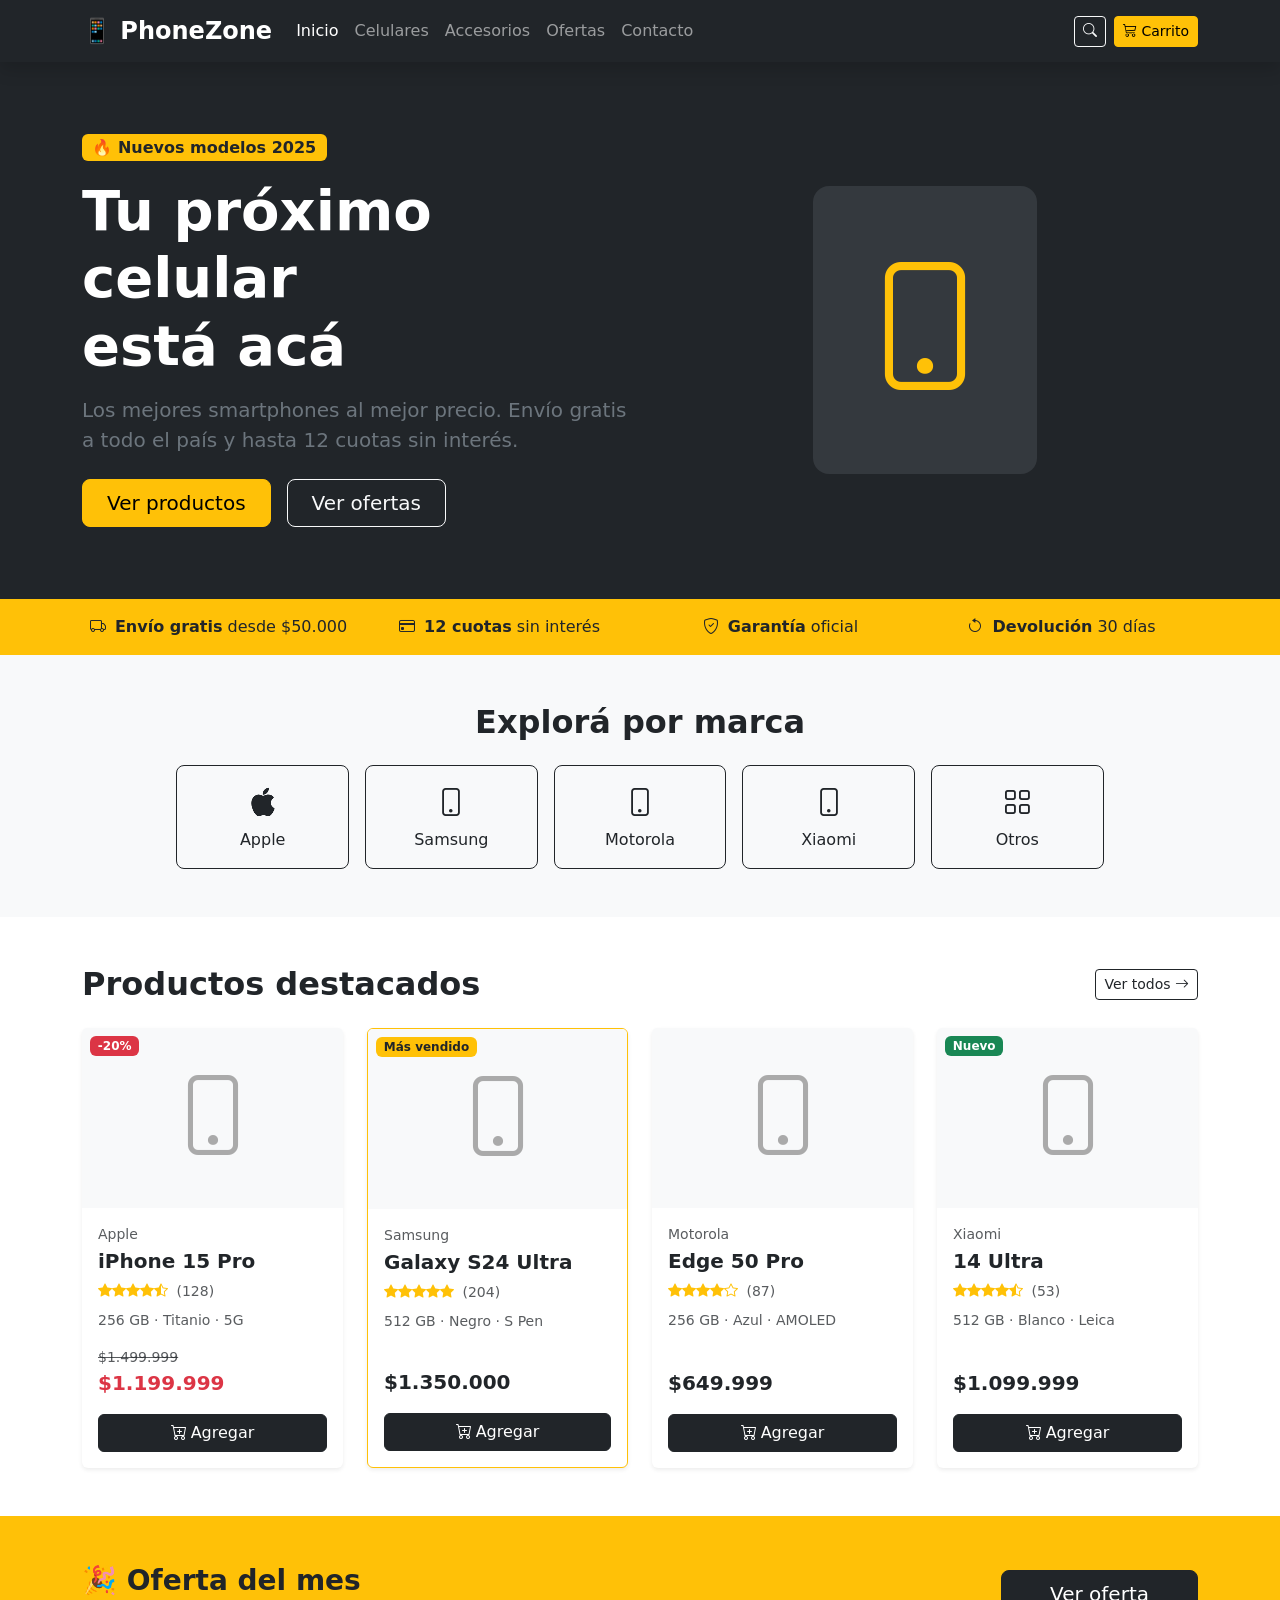
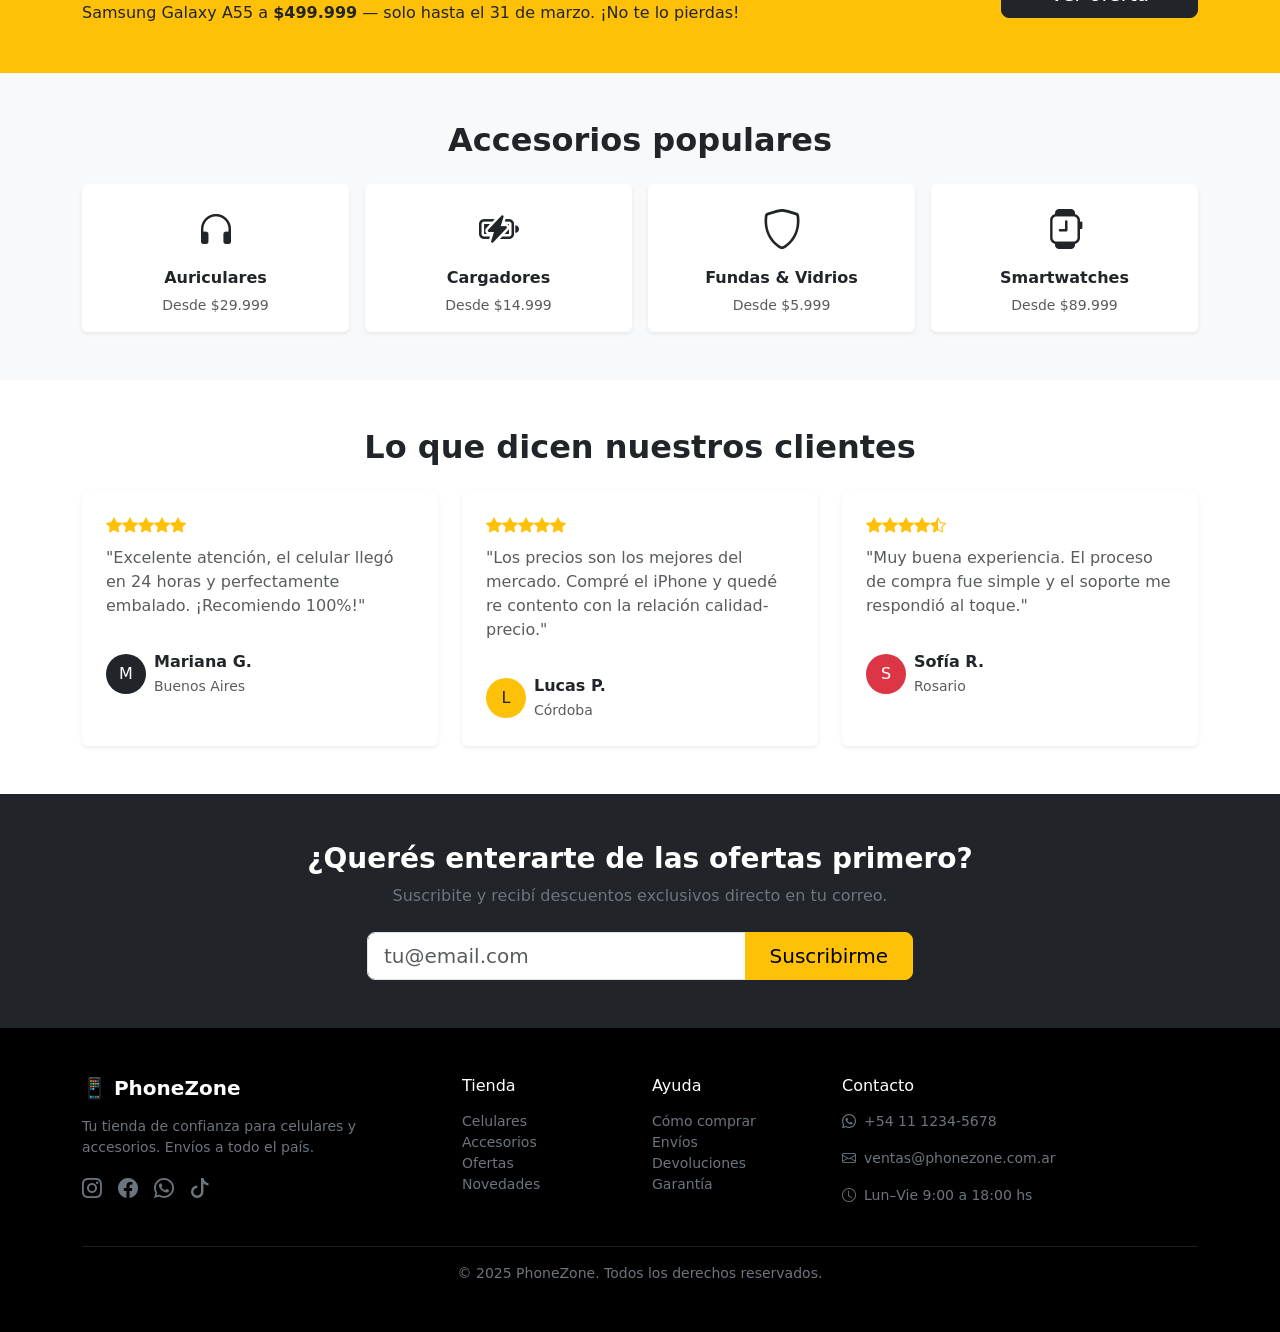
==== index.html @ 454a68f8 "first commit" ====
<!DOCTYPE html>
<html lang="es">
<head>
  <meta charset="UTF-8" />
  <meta name="viewport" content="width=device-width, initial-scale=1.0"/>
  <title>PhoneZone – Venta de Celulares</title>
  <link rel="shortcut icon" href="assets/phone.svg" type="image/svg+xml">
  <link rel="stylesheet" href="style.css">
  <link href="https://cdn.jsdelivr.net/npm/bootstrap@5.3.3/dist/css/bootstrap.min.css" rel="stylesheet"/>
  <link href="https://cdn.jsdelivr.net/npm/bootstrap-icons@1.11.3/font/bootstrap-icons.min.css" rel="stylesheet"/>
</head>
<body>
 
  <!-- NAVBAR -->
  <nav class="navbar navbar-expand-lg navbar-dark bg-dark sticky-top shadow">
    <div class="container">
      <a class="navbar-brand fw-bold fs-4" href="#">📱 PhoneZone</a>
      <button class="navbar-toggler" type="button" data-bs-toggle="collapse" data-bs-target="#navMenu">
        <span class="navbar-toggler-icon"></span>
      </button>
      <div class="collapse navbar-collapse" id="navMenu">
        <ul class="navbar-nav me-auto mb-2 mb-lg-0">
          <li class="nav-item"><a class="nav-link active" href="#">Inicio</a></li>
          <li class="nav-item"><a class="nav-link" href="#productos">Celulares</a></li>
          <li class="nav-item"><a class="nav-link" href="/">Accesorios</a></li>
          <li class="nav-item"><a class="nav-link" href="#productos">Ofertas</a></li>
          <li class="nav-item"><a class="nav-link" href="#contact">Contacto</a></li>
        </ul>
        <div class="d-flex gap-2">
          <button class="btn btn-outline-light btn-sm"><i class="bi bi-search"></i></button>
          <button class="btn btn-warning btn-sm">
            <i class="bi bi-cart3"></i> Carrito
          </button>
        </div>
      </div>
    </div>
  </nav>
 
  <!-- HERO -->
  <section class="bg-dark text-white py-5">
    <div class="container py-4">
      <div class="row align-items-center g-4">
        <div class="col-lg-6">
          <span class="badge bg-warning text-dark mb-3 fs-6">🔥 Nuevos modelos 2025</span>
          <h1 class="display-4 fw-bold mb-3">Tu próximo celular<br>está acá</h1>
          <p class="lead text-secondary mb-4">Los mejores smartphones al mejor precio. Envío gratis a todo el país y hasta 12 cuotas sin interés.</p>
          <div class="d-flex flex-wrap gap-3">
            <a href="#productos" class="btn btn-warning btn-lg px-4">Ver productos</a>
            <a href="#" class="btn btn-outline-light btn-lg px-4">Ver ofertas</a>
          </div>
        </div>
        <div class="col-lg-6 text-center">
          <div class="bg-secondary bg-opacity-25 rounded-4 p-5 d-inline-block">
            <i class="bi bi-phone" style="font-size:8rem; color:#ffc107;"></i>
          </div>
        </div>
      </div>
    </div>
  </section>
 
  <!-- BENEFICIOS -->
  <section class="bg-warning py-3">
    <div class="container">
      <div class="row text-center g-2">
        <div class="col-6 col-md-3">
          <i class="bi bi-truck me-1"></i> <strong>Envío gratis</strong> desde $50.000
        </div>
        <div class="col-6 col-md-3">
          <i class="bi bi-credit-card me-1"></i> <strong>12 cuotas</strong> sin interés
        </div>
        <div class="col-6 col-md-3">
          <i class="bi bi-shield-check me-1"></i> <strong>Garantía</strong> oficial
        </div>
        <div class="col-6 col-md-3">
          <i class="bi bi-arrow-counterclockwise me-1"></i> <strong>Devolución</strong> 30 días
        </div>
      </div>
    </div>
  </section>
 
  <!-- CATEGORÍAS -->
  <section class="py-5 bg-light">
    <div class="container">
      <h2 class="fw-bold mb-4 text-center">Explorá por marca</h2>
      <div class="row g-3 justify-content-center">
        <div class="col-6 col-md-2">
          <a href="#" class="btn btn-outline-dark w-100 py-3 rounded-3">
            <i class="bi bi-apple d-block fs-3 mb-1"></i> Apple
          </a>
        </div>
        <div class="col-6 col-md-2">
          <a href="#" class="btn btn-outline-dark w-100 py-3 rounded-3">
            <i class="bi bi-phone d-block fs-3 mb-1"></i> Samsung
          </a>
        </div>
        <div class="col-6 col-md-2">
          <a href="#" class="btn btn-outline-dark w-100 py-3 rounded-3">
            <i class="bi bi-phone d-block fs-3 mb-1"></i> Motorola
          </a>
        </div>
        <div class="col-6 col-md-2">
          <a href="#" class="btn btn-outline-dark w-100 py-3 rounded-3">
            <i class="bi bi-phone d-block fs-3 mb-1"></i> Xiaomi
          </a>
        </div>
        <div class="col-6 col-md-2">
          <a href="#" class="btn btn-outline-dark w-100 py-3 rounded-3">
            <i class="bi bi-grid d-block fs-3 mb-1"></i> Otros
          </a>
        </div>
      </div>
    </div>
  </section>
 
  <!-- PRODUCTOS DESTACADOS -->
  <section class="py-5" id="productos">
    <div class="container">
      <div class="d-flex justify-content-between align-items-center mb-4">
        <h2 class="fw-bold mb-0">Productos destacados</h2>
        <a href="#" class="btn btn-outline-dark btn-sm">Ver todos <i class="bi bi-arrow-right"></i></a>
      </div>
      <div class="row g-4">
 
        <!-- Card 1 -->
        <div class="col-sm-6 col-lg-3">
          <div class="card h-100 shadow-sm border-0 position-relative">
            <span class="badge bg-danger position-absolute top-0 start-0 m-2">-20%</span>
            <div class="card-img-top bg-light d-flex align-items-center justify-content-center" style="height:180px;">
              <i class="bi bi-phone" style="font-size:5rem; color:#aaa;"></i>
            </div>
            <div class="card-body d-flex flex-column">
              <p class="text-muted small mb-1">Apple</p>
              <h5 class="card-title fw-bold">iPhone 15 Pro</h5>
              <div class="text-warning small mb-2">
                <i class="bi bi-star-fill"></i><i class="bi bi-star-fill"></i><i class="bi bi-star-fill"></i><i class="bi bi-star-fill"></i><i class="bi bi-star-half"></i>
                <span class="text-muted ms-1">(128)</span>
              </div>
              <p class="text-muted small">256 GB · Titanio · 5G</p>
              <div class="mt-auto">
                <p class="text-muted text-decoration-line-through small mb-0">$1.499.999</p>
                <p class="fw-bold fs-5 text-danger mb-3">$1.199.999</p>
                <button class="btn btn-dark w-100"><i class="bi bi-cart-plus me-1"></i>Agregar</button>
              </div>
            </div>
          </div>
        </div>
 
        <!-- Card 2 -->
        <div class="col-sm-6 col-lg-3">
          <div class="card h-100 shadow-sm border border-warning position-relative">
            <span class="badge bg-warning text-dark position-absolute top-0 start-0 m-2">Más vendido</span>
            <div class="card-img-top bg-light d-flex align-items-center justify-content-center" style="height:180px;">
              <i class="bi bi-phone" style="font-size:5rem; color:#aaa;"></i>
            </div>
            <div class="card-body d-flex flex-column">
              <p class="text-muted small mb-1">Samsung</p>
              <h5 class="card-title fw-bold">Galaxy S24 Ultra</h5>
              <div class="text-warning small mb-2">
                <i class="bi bi-star-fill"></i><i class="bi bi-star-fill"></i><i class="bi bi-star-fill"></i><i class="bi bi-star-fill"></i><i class="bi bi-star-fill"></i>
                <span class="text-muted ms-1">(204)</span>
              </div>
              <p class="text-muted small">512 GB · Negro · S Pen</p>
              <div class="mt-auto">
                <p class="fw-bold fs-5 mb-3">$1.350.000</p>
                <button class="btn btn-dark w-100"><i class="bi bi-cart-plus me-1"></i>Agregar</button>
              </div>
            </div>
          </div>
        </div>
 
        <!-- Card 3 -->
        <div class="col-sm-6 col-lg-3">
          <div class="card h-100 shadow-sm border-0">
            <div class="card-img-top bg-light d-flex align-items-center justify-content-center" style="height:180px;">
              <i class="bi bi-phone" style="font-size:5rem; color:#aaa;"></i>
            </div>
            <div class="card-body d-flex flex-column">
              <p class="text-muted small mb-1">Motorola</p>
              <h5 class="card-title fw-bold">Edge 50 Pro</h5>
              <div class="text-warning small mb-2">
                <i class="bi bi-star-fill"></i><i class="bi bi-star-fill"></i><i class="bi bi-star-fill"></i><i class="bi bi-star-fill"></i><i class="bi bi-star"></i>
                <span class="text-muted ms-1">(87)</span>
              </div>
              <p class="text-muted small">256 GB · Azul · AMOLED</p>
              <div class="mt-auto">
                <p class="fw-bold fs-5 mb-3">$649.999</p>
                <button class="btn btn-dark w-100"><i class="bi bi-cart-plus me-1"></i>Agregar</button>
              </div>
            </div>
          </div>
        </div>
 
        <!-- Card 4 -->
        <div class="col-sm-6 col-lg-3">
          <div class="card h-100 shadow-sm border-0 position-relative">
            <span class="badge bg-success position-absolute top-0 start-0 m-2">Nuevo</span>
            <div class="card-img-top bg-light d-flex align-items-center justify-content-center" style="height:180px;">
              <i class="bi bi-phone" style="font-size:5rem; color:#aaa;"></i>
            </div>
            <div class="card-body d-flex flex-column">
              <p class="text-muted small mb-1">Xiaomi</p>
              <h5 class="card-title fw-bold">14 Ultra</h5>
              <div class="text-warning small mb-2">
                <i class="bi bi-star-fill"></i><i class="bi bi-star-fill"></i><i class="bi bi-star-fill"></i><i class="bi bi-star-fill"></i><i class="bi bi-star-half"></i>
                <span class="text-muted ms-1">(53)</span>
              </div>
              <p class="text-muted small">512 GB · Blanco · Leica</p>
              <div class="mt-auto">
                <p class="fw-bold fs-5 mb-3">$1.099.999</p>
                <button class="btn btn-dark w-100"><i class="bi bi-cart-plus me-1"></i>Agregar</button>
              </div>
            </div>
          </div>
        </div>
 
      </div>
    </div>
  </section>
 
  <!-- BANNER OFERTA -->
  <section class="bg-warning py-5">
    <div class="container">
      <div class="row align-items-center g-3">
        <div class="col-md-8">
          <h3 class="fw-bold mb-1">🎉 Oferta del mes</h3>
          <p class="mb-0">Samsung Galaxy A55 a <strong>$499.999</strong> — solo hasta el 31 de marzo. ¡No te lo pierdas!</p>
        </div>
        <div class="col-md-4 text-md-end">
          <a href="#" class="btn btn-dark btn-lg px-5">Ver oferta</a>
        </div>
      </div>
    </div>
  </section>
 
  <!-- ACCESORIOS -->
  <section class="py-5 bg-light">
    <div class="container">
      <h2 class="fw-bold mb-4 text-center">Accesorios populares</h2>
      <div class="row g-3">
        <div class="col-6 col-md-3">
          <div class="card border-0 shadow-sm text-center p-3 h-100">
            <i class="bi bi-headphones fs-1 text-dark mb-2"></i>
            <h6 class="fw-bold">Auriculares</h6>
            <p class="text-muted small mb-0">Desde $29.999</p>
          </div>
        </div>
        <div class="col-6 col-md-3">
          <div class="card border-0 shadow-sm text-center p-3 h-100">
            <i class="bi bi-battery-charging fs-1 text-dark mb-2"></i>
            <h6 class="fw-bold">Cargadores</h6>
            <p class="text-muted small mb-0">Desde $14.999</p>
          </div>
        </div>
        <div class="col-6 col-md-3">
          <div class="card border-0 shadow-sm text-center p-3 h-100">
            <i class="bi bi-shield fs-1 text-dark mb-2"></i>
            <h6 class="fw-bold">Fundas & Vidrios</h6>
            <p class="text-muted small mb-0">Desde $5.999</p>
          </div>
        </div>
        <div class="col-6 col-md-3">
          <div class="card border-0 shadow-sm text-center p-3 h-100">
            <i class="bi bi-smartwatch fs-1 text-dark mb-2"></i>
            <h6 class="fw-bold">Smartwatches</h6>
            <p class="text-muted small mb-0">Desde $89.999</p>
          </div>
        </div>
      </div>
    </div>
  </section>
 
  <!-- TESTIMONIOS -->
  <section class="py-5">
    <div class="container">
      <h2 class="fw-bold mb-4 text-center">Lo que dicen nuestros clientes</h2>
      <div class="row g-4">
        <div class="col-md-4">
          <div class="card border-0 shadow-sm p-4 h-100">
            <div class="text-warning mb-2">
              <i class="bi bi-star-fill"></i><i class="bi bi-star-fill"></i><i class="bi bi-star-fill"></i><i class="bi bi-star-fill"></i><i class="bi bi-star-fill"></i>
            </div>
            <p class="text-muted">"Excelente atención, el celular llegó en 24 horas y perfectamente embalado. ¡Recomiendo 100%!"</p>
            <div class="d-flex align-items-center mt-3">
              <div class="bg-dark text-white rounded-circle d-flex align-items-center justify-content-center me-2" style="width:40px;height:40px;">M</div>
              <div><strong>Mariana G.</strong><br><small class="text-muted">Buenos Aires</small></div>
            </div>
          </div>
        </div>
        <div class="col-md-4">
          <div class="card border-0 shadow-sm p-4 h-100">
            <div class="text-warning mb-2">
              <i class="bi bi-star-fill"></i><i class="bi bi-star-fill"></i><i class="bi bi-star-fill"></i><i class="bi bi-star-fill"></i><i class="bi bi-star-fill"></i>
            </div>
            <p class="text-muted">"Los precios son los mejores del mercado. Compré el iPhone y quedé re contento con la relación calidad-precio."</p>
            <div class="d-flex align-items-center mt-3">
              <div class="bg-warning text-dark rounded-circle d-flex align-items-center justify-content-center me-2" style="width:40px;height:40px;">L</div>
              <div><strong>Lucas P.</strong><br><small class="text-muted">Córdoba</small></div>
            </div>
          </div>
        </div>
        <div class="col-md-4">
          <div class="card border-0 shadow-sm p-4 h-100">
            <div class="text-warning mb-2">
              <i class="bi bi-star-fill"></i><i class="bi bi-star-fill"></i><i class="bi bi-star-fill"></i><i class="bi bi-star-fill"></i><i class="bi bi-star-half"></i>
            </div>
            <p class="text-muted">"Muy buena experiencia. El proceso de compra fue simple y el soporte me respondió al toque."</p>
            <div class="d-flex align-items-center mt-3">
              <div class="bg-danger text-white rounded-circle d-flex align-items-center justify-content-center me-2" style="width:40px;height:40px;">S</div>
              <div><strong>Sofía R.</strong><br><small class="text-muted">Rosario</small></div>
            </div>
          </div>
        </div>
      </div>
    </div>
  </section>
 
  <!-- NEWSLETTER -->
  <section class="bg-dark text-white py-5">
    <div class="container text-center">
      <h3 class="fw-bold mb-2">¿Querés enterarte de las ofertas primero?</h3>
      <p class="text-secondary mb-4">Suscribite y recibí descuentos exclusivos directo en tu correo.</p>
      <div class="row justify-content-center">
        <div class="col-md-6">
          <div class="input-group">
            <input type="email" class="form-control form-control-lg" placeholder="tu@email.com"/>
            <button class="btn btn-warning btn-lg px-4">Suscribirme</button>
          </div>
        </div>
      </div>
    </div>
  </section>
 
  <!-- FOOTER -->
  <footer class="bg-black text-secondary py-5">
    <div class="container">
      <div class="row g-4">
        <div class="col-md-4">
          <h5 class="text-white fw-bold mb-3">📱 PhoneZone</h5>
          <p class="small">Tu tienda de confianza para celulares y accesorios. Envíos a todo el país.</p>
          <div class="d-flex gap-3 mt-3">
            <a href="#" class="text-secondary fs-5"><i class="bi bi-instagram"></i></a>
            <a href="#" class="text-secondary fs-5"><i class="bi bi-facebook"></i></a>
            <a href="#" class="text-secondary fs-5"><i class="bi bi-whatsapp"></i></a>
            <a href="#" class="text-secondary fs-5"><i class="bi bi-tiktok"></i></a>
          </div>
        </div>
        <div class="col-6 col-md-2">
          <h6 class="text-white mb-3">Tienda</h6>
          <ul class="list-unstyled small">
            <li><a href="#" class="text-secondary text-decoration-none">Celulares</a></li>
            <li><a href="#" class="text-secondary text-decoration-none">Accesorios</a></li>
            <li><a href="#" class="text-secondary text-decoration-none">Ofertas</a></li>
            <li><a href="#" class="text-secondary text-decoration-none">Novedades</a></li>
          </ul>
        </div>
        <div class="col-6 col-md-2">
          <h6 class="text-white mb-3">Ayuda</h6>
          <ul class="list-unstyled small">
            <li><a href="#" class="text-secondary text-decoration-none">Cómo comprar</a></li>
            <li><a href="#" class="text-secondary text-decoration-none">Envíos</a></li>
            <li><a href="#" class="text-secondary text-decoration-none">Devoluciones</a></li>
            <li><a href="#" class="text-secondary text-decoration-none">Garantía</a></li>
          </ul>
        </div>
        <div class="col-md-4" id="contact">
          <h6 class="text-white mb-3">Contacto</h6>
          <p class="small"><i class="bi bi-whatsapp me-2"></i>+54 11 1234-5678</p>
          <p class="small"><i class="bi bi-envelope me-2"></i>ventas@phonezone.com.ar</p>
          <p class="small"><i class="bi bi-clock me-2"></i>Lun–Vie 9:00 a 18:00 hs</p>
        </div>
      </div>
      <hr class="border-secondary mt-4"/>
      <p class="text-center small mb-0">© 2025 PhoneZone. Todos los derechos reservados.</p>
    </div>
  </footer>
 
  <script src="https://cdn.jsdelivr.net/npm/bootstrap@5.3.3/dist/js/bootstrap.bundle.min.js"></script>
</body>
</html>
---- style.css ----
html {
    scroll-behavior: smooth;
}
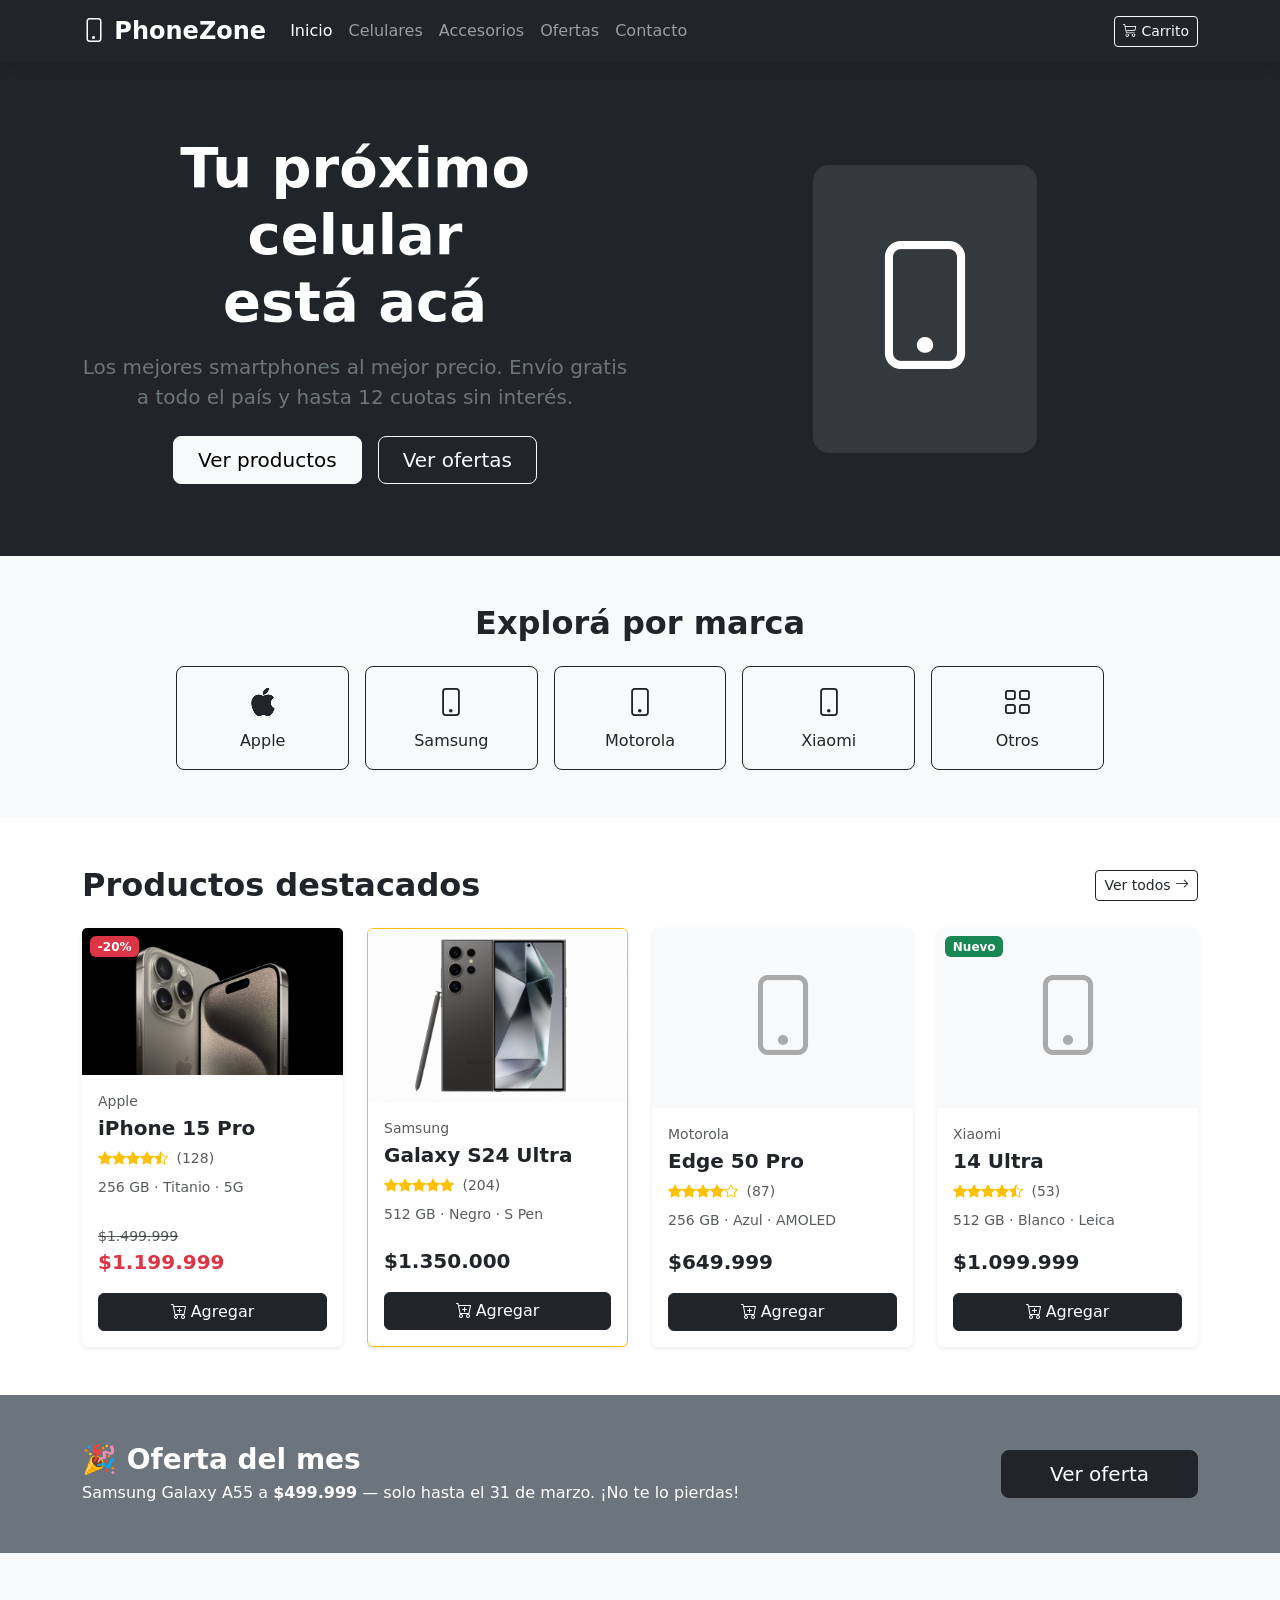
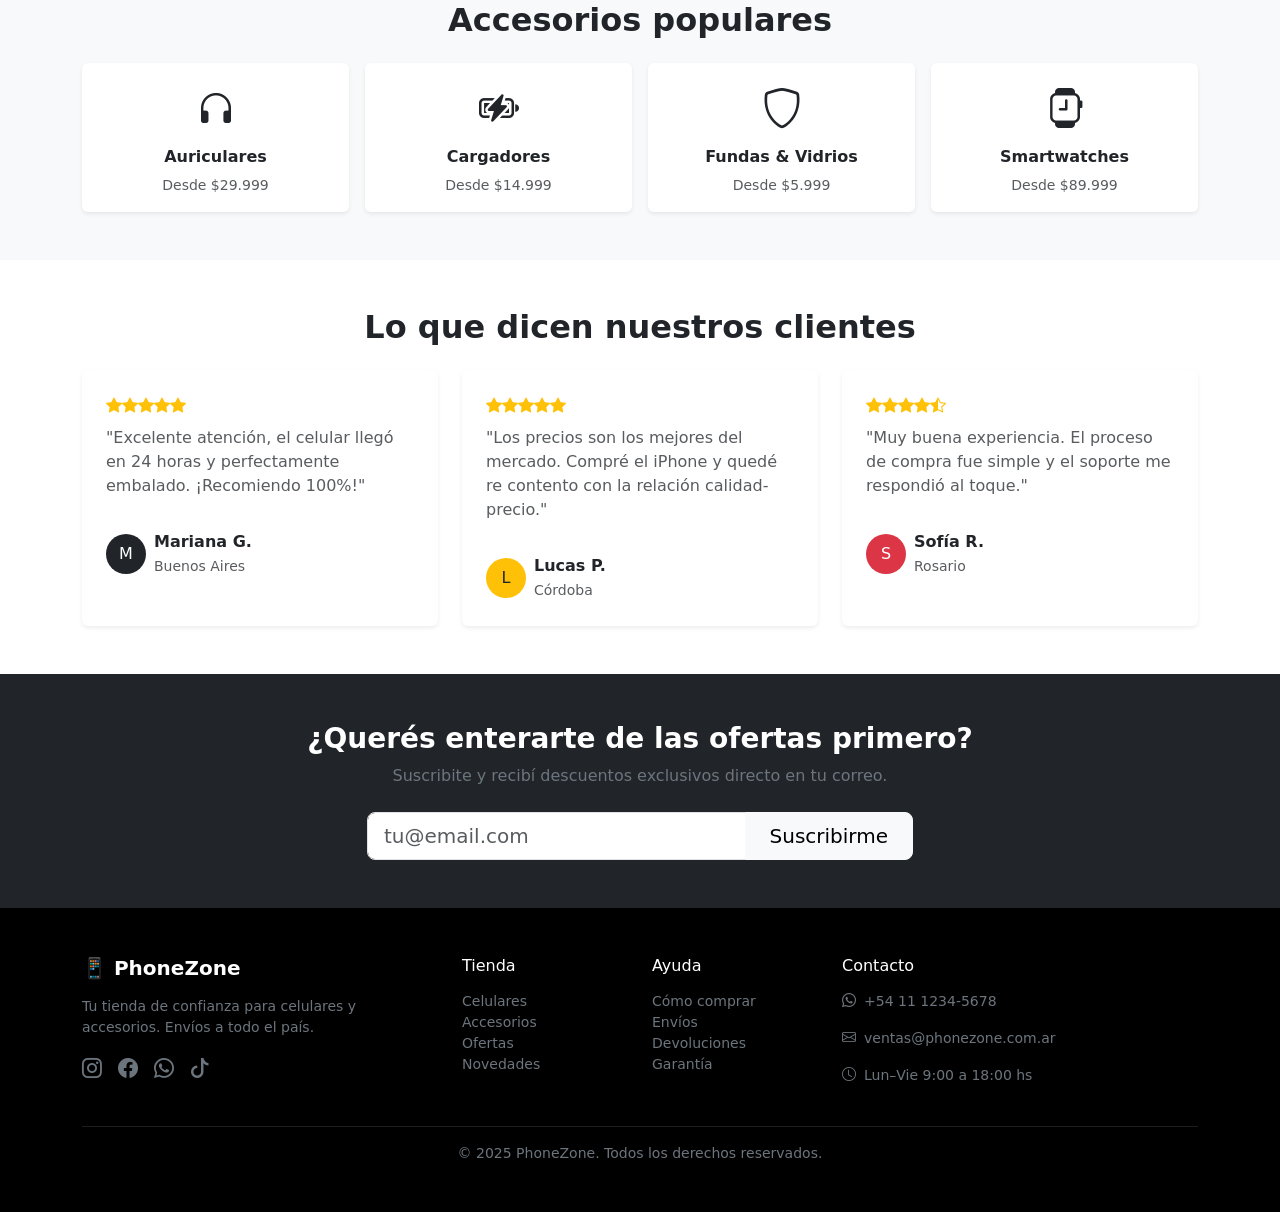
==== commit 08d7182a: "Segundo commit" ====
--- a/index.html
+++ b/index.html
@@ -14,7 +14,7 @@
   <!-- NAVBAR -->
   <nav class="navbar navbar-expand-lg navbar-dark bg-dark sticky-top shadow">
     <div class="container">
-      <a class="navbar-brand fw-bold fs-4" href="#">📱 PhoneZone</a>
+      <a class="navbar-brand fw-bold fs-4" href="#"><i class="bi bi-phone"></i> PhoneZone</a>
       <button class="navbar-toggler" type="button" data-bs-toggle="collapse" data-bs-target="#navMenu">
         <span class="navbar-toggler-icon"></span>
       </button>
@@ -27,8 +27,7 @@
           <li class="nav-item"><a class="nav-link" href="#contact">Contacto</a></li>
         </ul>
         <div class="d-flex gap-2">
-          <button class="btn btn-outline-light btn-sm"><i class="bi bi-search"></i></button>
-          <button class="btn btn-warning btn-sm">
+          <button class="btn btn-outline-light btn-sm">
             <i class="bi bi-cart3"></i> Carrito
           </button>
         </div>
@@ -37,46 +36,27 @@
   </nav>
  
   <!-- HERO -->
-  <section class="bg-dark text-white py-5">
+  <section class="bg-dark text-white py-5 text-center">
     <div class="container py-4">
       <div class="row align-items-center g-4">
         <div class="col-lg-6">
-          <span class="badge bg-warning text-dark mb-3 fs-6">🔥 Nuevos modelos 2025</span>
           <h1 class="display-4 fw-bold mb-3">Tu próximo celular<br>está acá</h1>
           <p class="lead text-secondary mb-4">Los mejores smartphones al mejor precio. Envío gratis a todo el país y hasta 12 cuotas sin interés.</p>
-          <div class="d-flex flex-wrap gap-3">
-            <a href="#productos" class="btn btn-warning btn-lg px-4">Ver productos</a>
+          <div class="d-flex flex-wrap gap-3 justify-content-center">
+            <a href="#productos" class="btn btn-light btn-lg px-4">Ver productos</a>
             <a href="#" class="btn btn-outline-light btn-lg px-4">Ver ofertas</a>
           </div>
         </div>
         <div class="col-lg-6 text-center">
           <div class="bg-secondary bg-opacity-25 rounded-4 p-5 d-inline-block">
-            <i class="bi bi-phone" style="font-size:8rem; color:#ffc107;"></i>
-          </div>
-        </div>
-      </div>
-    </div>
-  </section>
- 
-  <!-- BENEFICIOS -->
-  <section class="bg-warning py-3">
-    <div class="container">
-      <div class="row text-center g-2">
-        <div class="col-6 col-md-3">
-          <i class="bi bi-truck me-1"></i> <strong>Envío gratis</strong> desde $50.000
-        </div>
-        <div class="col-6 col-md-3">
-          <i class="bi bi-credit-card me-1"></i> <strong>12 cuotas</strong> sin interés
-        </div>
-        <div class="col-6 col-md-3">
-          <i class="bi bi-shield-check me-1"></i> <strong>Garantía</strong> oficial
-        </div>
-        <div class="col-6 col-md-3">
-          <i class="bi bi-arrow-counterclockwise me-1"></i> <strong>Devolución</strong> 30 días
-        </div>
-      </div>
-    </div>
-  </section>
+            <i class="bi bi-phone" style="font-size:8rem; color:#ffffff;"></i>
+          </div>
+        </div>
+      </div>
+    </div>
+  </section>
+ 
+
  
   <!-- CATEGORÍAS -->
   <section class="py-5 bg-light">
@@ -125,9 +105,7 @@
         <div class="col-sm-6 col-lg-3">
           <div class="card h-100 shadow-sm border-0 position-relative">
             <span class="badge bg-danger position-absolute top-0 start-0 m-2">-20%</span>
-            <div class="card-img-top bg-light d-flex align-items-center justify-content-center" style="height:180px;">
-              <i class="bi bi-phone" style="font-size:5rem; color:#aaa;"></i>
-            </div>
+               <img src="assets/iphone15pro.jpg" class="card-img-top bg-light d-flex align-items-center justify-content-center" style="max-height: 160px;  object-fit: contain;">
             <div class="card-body d-flex flex-column">
               <p class="text-muted small mb-1">Apple</p>
               <h5 class="card-title fw-bold">iPhone 15 Pro</h5>
@@ -148,10 +126,7 @@
         <!-- Card 2 -->
         <div class="col-sm-6 col-lg-3">
           <div class="card h-100 shadow-sm border border-warning position-relative">
-            <span class="badge bg-warning text-dark position-absolute top-0 start-0 m-2">Más vendido</span>
-            <div class="card-img-top bg-light d-flex align-items-center justify-content-center" style="height:180px;">
-              <i class="bi bi-phone" style="font-size:5rem; color:#aaa;"></i>
-            </div>
+           <img src="assets/S24-Ultra-Negro.png" class="card-img-top bg-light d-flex align-items-center justify-content-center"">
             <div class="card-body d-flex flex-column">
               <p class="text-muted small mb-1">Samsung</p>
               <h5 class="card-title fw-bold">Galaxy S24 Ultra</h5>
@@ -218,10 +193,10 @@
   </section>
  
   <!-- BANNER OFERTA -->
-  <section class="bg-warning py-5">
+  <section class="bg-secondary py-5">
     <div class="container">
       <div class="row align-items-center g-3">
-        <div class="col-md-8">
+        <div class="col-md-8 text-white">
           <h3 class="fw-bold mb-1">🎉 Oferta del mes</h3>
           <p class="mb-0">Samsung Galaxy A55 a <strong>$499.999</strong> — solo hasta el 31 de marzo. ¡No te lo pierdas!</p>
         </div>
@@ -323,7 +298,7 @@
         <div class="col-md-6">
           <div class="input-group">
             <input type="email" class="form-control form-control-lg" placeholder="tu@email.com"/>
-            <button class="btn btn-warning btn-lg px-4">Suscribirme</button>
+            <button class="btn btn-light btn-lg px-4">Suscribirme</button>
           </div>
         </div>
       </div>
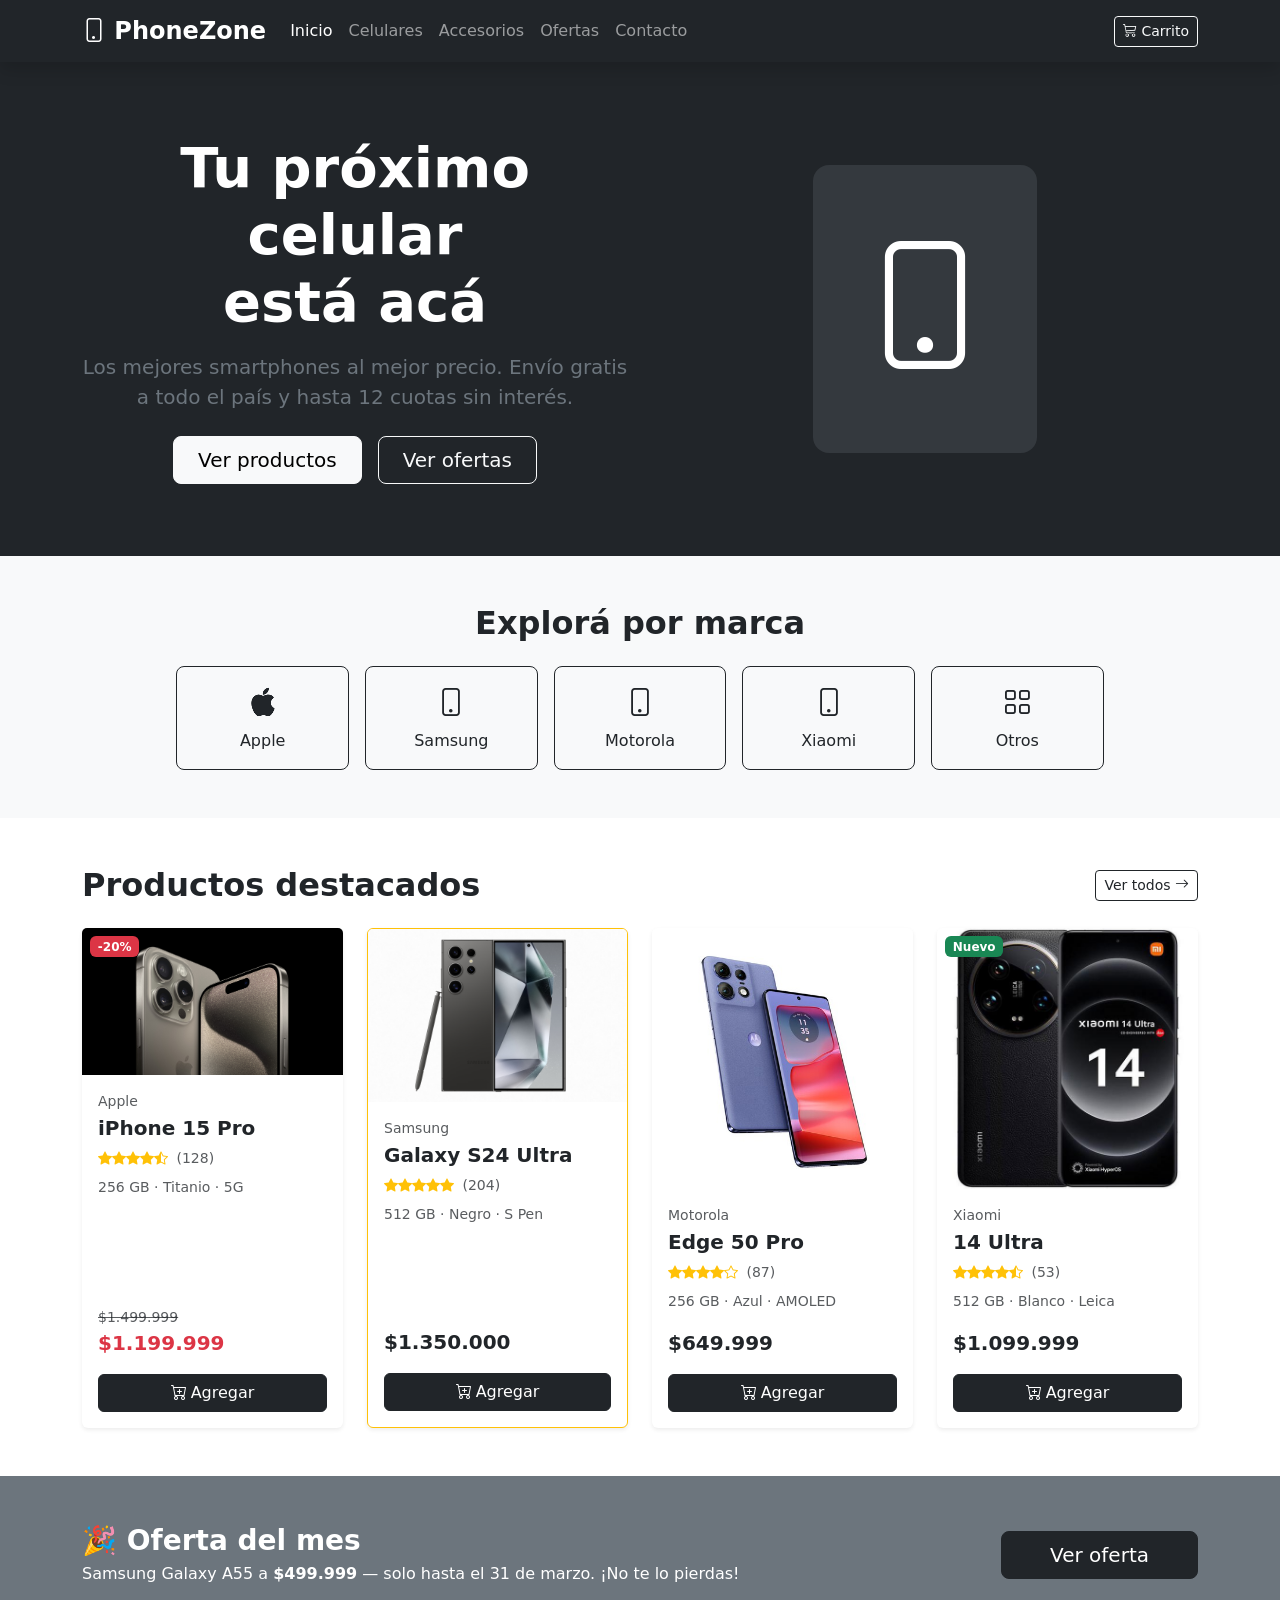
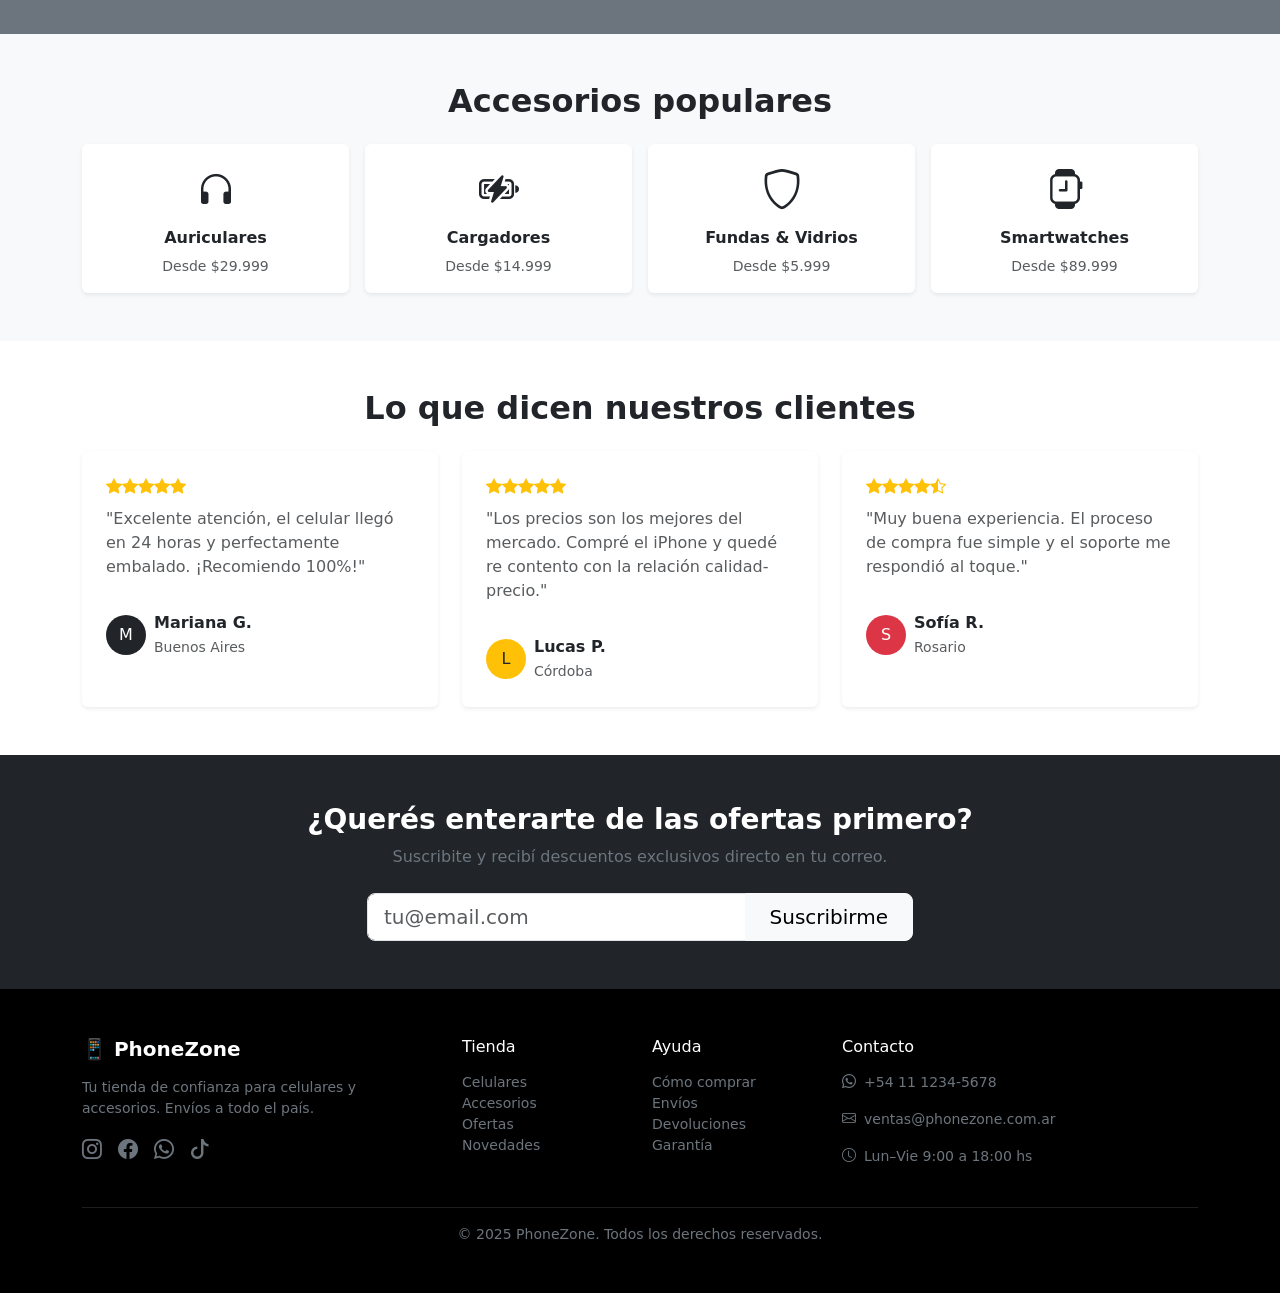
==== commit 5246d9a9: "todo" ====
--- a/index.html
+++ b/index.html
@@ -22,7 +22,7 @@
         <ul class="navbar-nav me-auto mb-2 mb-lg-0">
           <li class="nav-item"><a class="nav-link active" href="#">Inicio</a></li>
           <li class="nav-item"><a class="nav-link" href="#productos">Celulares</a></li>
-          <li class="nav-item"><a class="nav-link" href="/">Accesorios</a></li>
+          <li class="nav-item"><a class="nav-link" href="#accesories">Accesorios</a></li>
           <li class="nav-item"><a class="nav-link" href="#productos">Ofertas</a></li>
           <li class="nav-item"><a class="nav-link" href="#contact">Contacto</a></li>
         </ul>
@@ -44,7 +44,7 @@
           <p class="lead text-secondary mb-4">Los mejores smartphones al mejor precio. Envío gratis a todo el país y hasta 12 cuotas sin interés.</p>
           <div class="d-flex flex-wrap gap-3 justify-content-center">
             <a href="#productos" class="btn btn-light btn-lg px-4">Ver productos</a>
-            <a href="#" class="btn btn-outline-light btn-lg px-4">Ver ofertas</a>
+            <a href="#ofter" class="btn btn-outline-light btn-lg px-4">Ver ofertas</a>
           </div>
         </div>
         <div class="col-lg-6 text-center">
@@ -64,27 +64,27 @@
       <h2 class="fw-bold mb-4 text-center">Explorá por marca</h2>
       <div class="row g-3 justify-content-center">
         <div class="col-6 col-md-2">
-          <a href="#" class="btn btn-outline-dark w-100 py-3 rounded-3">
+          <a href="#iphone" class="btn btn-outline-dark w-100 py-3 rounded-3">
             <i class="bi bi-apple d-block fs-3 mb-1"></i> Apple
           </a>
         </div>
         <div class="col-6 col-md-2">
-          <a href="#" class="btn btn-outline-dark w-100 py-3 rounded-3">
+          <a href="#samsung" class="btn btn-outline-dark w-100 py-3 rounded-3">
             <i class="bi bi-phone d-block fs-3 mb-1"></i> Samsung
           </a>
         </div>
         <div class="col-6 col-md-2">
-          <a href="#" class="btn btn-outline-dark w-100 py-3 rounded-3">
+          <a href="#motorola" class="btn btn-outline-dark w-100 py-3 rounded-3">
             <i class="bi bi-phone d-block fs-3 mb-1"></i> Motorola
           </a>
         </div>
         <div class="col-6 col-md-2">
-          <a href="#" class="btn btn-outline-dark w-100 py-3 rounded-3">
+          <a href="#xioami" class="btn btn-outline-dark w-100 py-3 rounded-3">
             <i class="bi bi-phone d-block fs-3 mb-1"></i> Xiaomi
           </a>
         </div>
         <div class="col-6 col-md-2">
-          <a href="#" class="btn btn-outline-dark w-100 py-3 rounded-3">
+          <a href="#" onclick="phones()" class="btn btn-outline-dark w-100 py-3 rounded-3">
             <i class="bi bi-grid d-block fs-3 mb-1"></i> Otros
           </a>
         </div>
@@ -97,12 +97,12 @@
     <div class="container">
       <div class="d-flex justify-content-between align-items-center mb-4">
         <h2 class="fw-bold mb-0">Productos destacados</h2>
-        <a href="#" class="btn btn-outline-dark btn-sm">Ver todos <i class="bi bi-arrow-right"></i></a>
+        <a href="" class="btn btn-outline-dark btn-sm" onclick="phones()">Ver todos <i class="bi bi-arrow-right"></i></a>
       </div>
       <div class="row g-4">
  
         <!-- Card 1 -->
-        <div class="col-sm-6 col-lg-3">
+        <div class="col-sm-6 col-lg-3" id="iphone">
           <div class="card h-100 shadow-sm border-0 position-relative">
             <span class="badge bg-danger position-absolute top-0 start-0 m-2">-20%</span>
                <img src="assets/iphone15pro.jpg" class="card-img-top bg-light d-flex align-items-center justify-content-center" style="max-height: 160px;  object-fit: contain;">
@@ -117,14 +117,14 @@
               <div class="mt-auto">
                 <p class="text-muted text-decoration-line-through small mb-0">$1.499.999</p>
                 <p class="fw-bold fs-5 text-danger mb-3">$1.199.999</p>
-                <button class="btn btn-dark w-100"><i class="bi bi-cart-plus me-1"></i>Agregar</button>
+                <button class="btn btn-dark w-100" id="btn-cel" value="iPhone 15 Pro"><i class="bi bi-cart-plus me-1"></i>Agregar</button>
               </div>
             </div>
           </div>
         </div>
  
         <!-- Card 2 -->
-        <div class="col-sm-6 col-lg-3">
+        <div class="col-sm-6 col-lg-3" id="samsung">
           <div class="card h-100 shadow-sm border border-warning position-relative">
            <img src="assets/S24-Ultra-Negro.png" class="card-img-top bg-light d-flex align-items-center justify-content-center"">
             <div class="card-body d-flex flex-column">
@@ -137,18 +137,16 @@
               <p class="text-muted small">512 GB · Negro · S Pen</p>
               <div class="mt-auto">
                 <p class="fw-bold fs-5 mb-3">$1.350.000</p>
-                <button class="btn btn-dark w-100"><i class="bi bi-cart-plus me-1"></i>Agregar</button>
+                <button class="btn btn-dark w-100" id="btn-cel2" value="Galaxy S24 Ultra"><i class="bi bi-cart-plus me-1"></i>Agregar</button>
               </div>
             </div>
           </div>
         </div>
  
         <!-- Card 3 -->
-        <div class="col-sm-6 col-lg-3">
+        <div class="col-sm-6 col-lg-3" id="motorola">
           <div class="card h-100 shadow-sm border-0">
-            <div class="card-img-top bg-light d-flex align-items-center justify-content-center" style="height:180px;">
-              <i class="bi bi-phone" style="font-size:5rem; color:#aaa;"></i>
-            </div>
+            <img src="assets/450_1000.jpeg" class="card-img-top bg-light d-flex align-items-center justify-content-center">
             <div class="card-body d-flex flex-column">
               <p class="text-muted small mb-1">Motorola</p>
               <h5 class="card-title fw-bold">Edge 50 Pro</h5>
@@ -159,19 +157,17 @@
               <p class="text-muted small">256 GB · Azul · AMOLED</p>
               <div class="mt-auto">
                 <p class="fw-bold fs-5 mb-3">$649.999</p>
-                <button class="btn btn-dark w-100"><i class="bi bi-cart-plus me-1"></i>Agregar</button>
+                <button class="btn btn-dark w-100" id="btn-cel3" value="Edge 50 Pro"><i class="bi bi-cart-plus me-1"></i>Agregar</button>
               </div>
             </div>
           </div>
         </div>
  
         <!-- Card 4 -->
-        <div class="col-sm-6 col-lg-3">
+        <div class="col-sm-6 col-lg-3" id="xioami">
           <div class="card h-100 shadow-sm border-0 position-relative">
             <span class="badge bg-success position-absolute top-0 start-0 m-2">Nuevo</span>
-            <div class="card-img-top bg-light d-flex align-items-center justify-content-center" style="height:180px;">
-              <i class="bi bi-phone" style="font-size:5rem; color:#aaa;"></i>
-            </div>
+            <img src="assets/celular_xiaomi_14_ultra_dual_chip_512gb_5g_global_172055_550x550.jpg" class="card-img-top bg-light d-flex align-items-center justify-content-center">
             <div class="card-body d-flex flex-column">
               <p class="text-muted small mb-1">Xiaomi</p>
               <h5 class="card-title fw-bold">14 Ultra</h5>
@@ -182,7 +178,7 @@
               <p class="text-muted small">512 GB · Blanco · Leica</p>
               <div class="mt-auto">
                 <p class="fw-bold fs-5 mb-3">$1.099.999</p>
-                <button class="btn btn-dark w-100"><i class="bi bi-cart-plus me-1"></i>Agregar</button>
+                <button class="btn btn-dark w-100" id="btn-cel4" value="14 Ultra"><i class="bi bi-cart-plus me-1"></i>Agregar</button>
               </div>
             </div>
           </div>
@@ -193,7 +189,7 @@
   </section>
  
   <!-- BANNER OFERTA -->
-  <section class="bg-secondary py-5">
+  <section class="bg-secondary py-5" id="ofert">
     <div class="container">
       <div class="row align-items-center g-3">
         <div class="col-md-8 text-white">
@@ -208,7 +204,7 @@
   </section>
  
   <!-- ACCESORIOS -->
-  <section class="py-5 bg-light">
+  <section class="py-5 bg-light" id="accesories">
     <div class="container">
       <h2 class="fw-bold mb-4 text-center">Accesorios populares</h2>
       <div class="row g-3">
@@ -297,8 +293,8 @@
       <div class="row justify-content-center">
         <div class="col-md-6">
           <div class="input-group">
-            <input type="email" class="form-control form-control-lg" placeholder="tu@email.com"/>
-            <button class="btn btn-light btn-lg px-4">Suscribirme</button>
+            <input type="email" class="form-control form-control-lg" placeholder="tu@email.com" id="input" required/>
+            <button class="btn btn-light btn-lg px-4" onclick="Datos()" type="submit">Suscribirme</button>
           </div>
         </div>
       </div>
@@ -348,7 +344,22 @@
       <p class="text-center small mb-0">© 2025 PhoneZone. Todos los derechos reservados.</p>
     </div>
   </footer>
- 
+  <script src="script.js" defer></script>
+  <script>
+    function Datos() {
+      let i = document.getElementById("input").value;
+      if (i == "") {
+         console.log(i);
+         alert("Porfavor, introduce su gmail");
+      }
+      else {
+        alert("Muchas gracias por mandarnos tu gmail, te avisaremos pronto!");
+      }
+    }
+    function phones() {
+       window.open("phones.html");
+    }
+  </script>
   <script src="https://cdn.jsdelivr.net/npm/bootstrap@5.3.3/dist/js/bootstrap.bundle.min.js"></script>
 </body>
 </html>
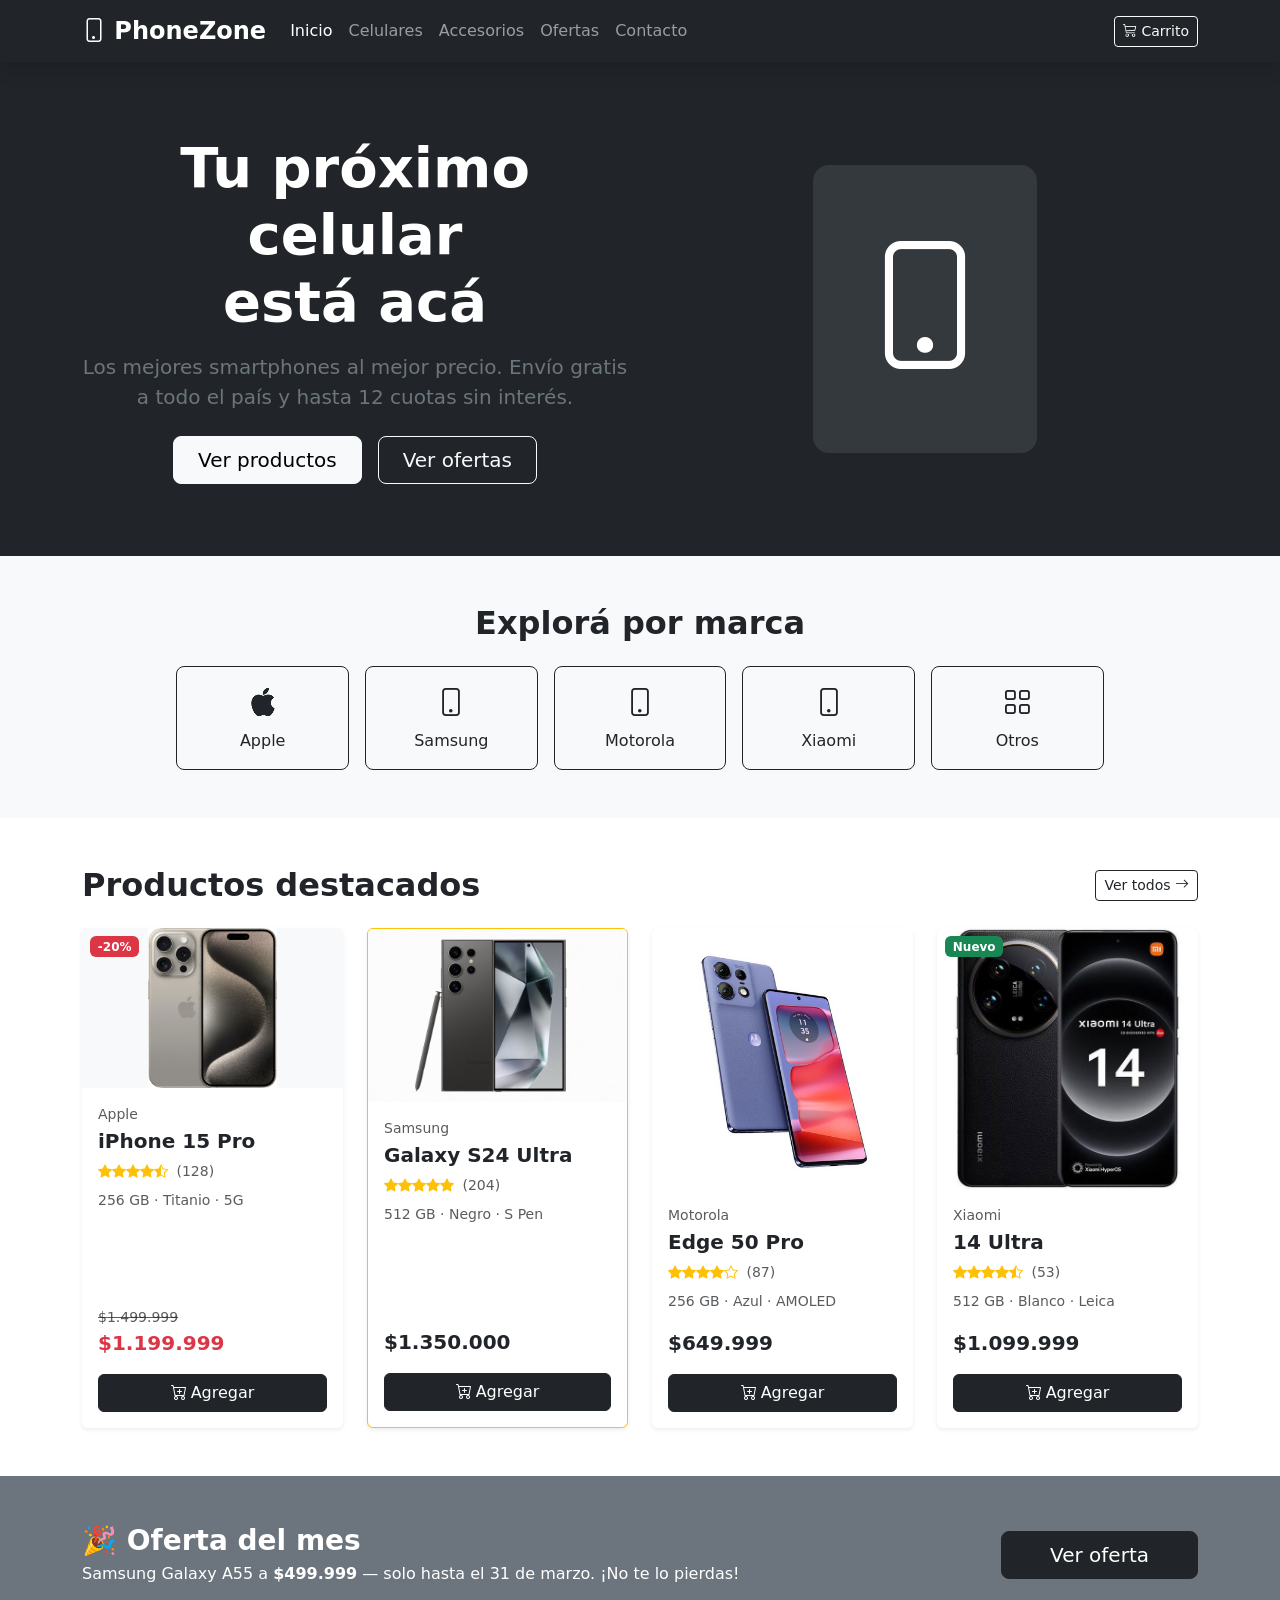
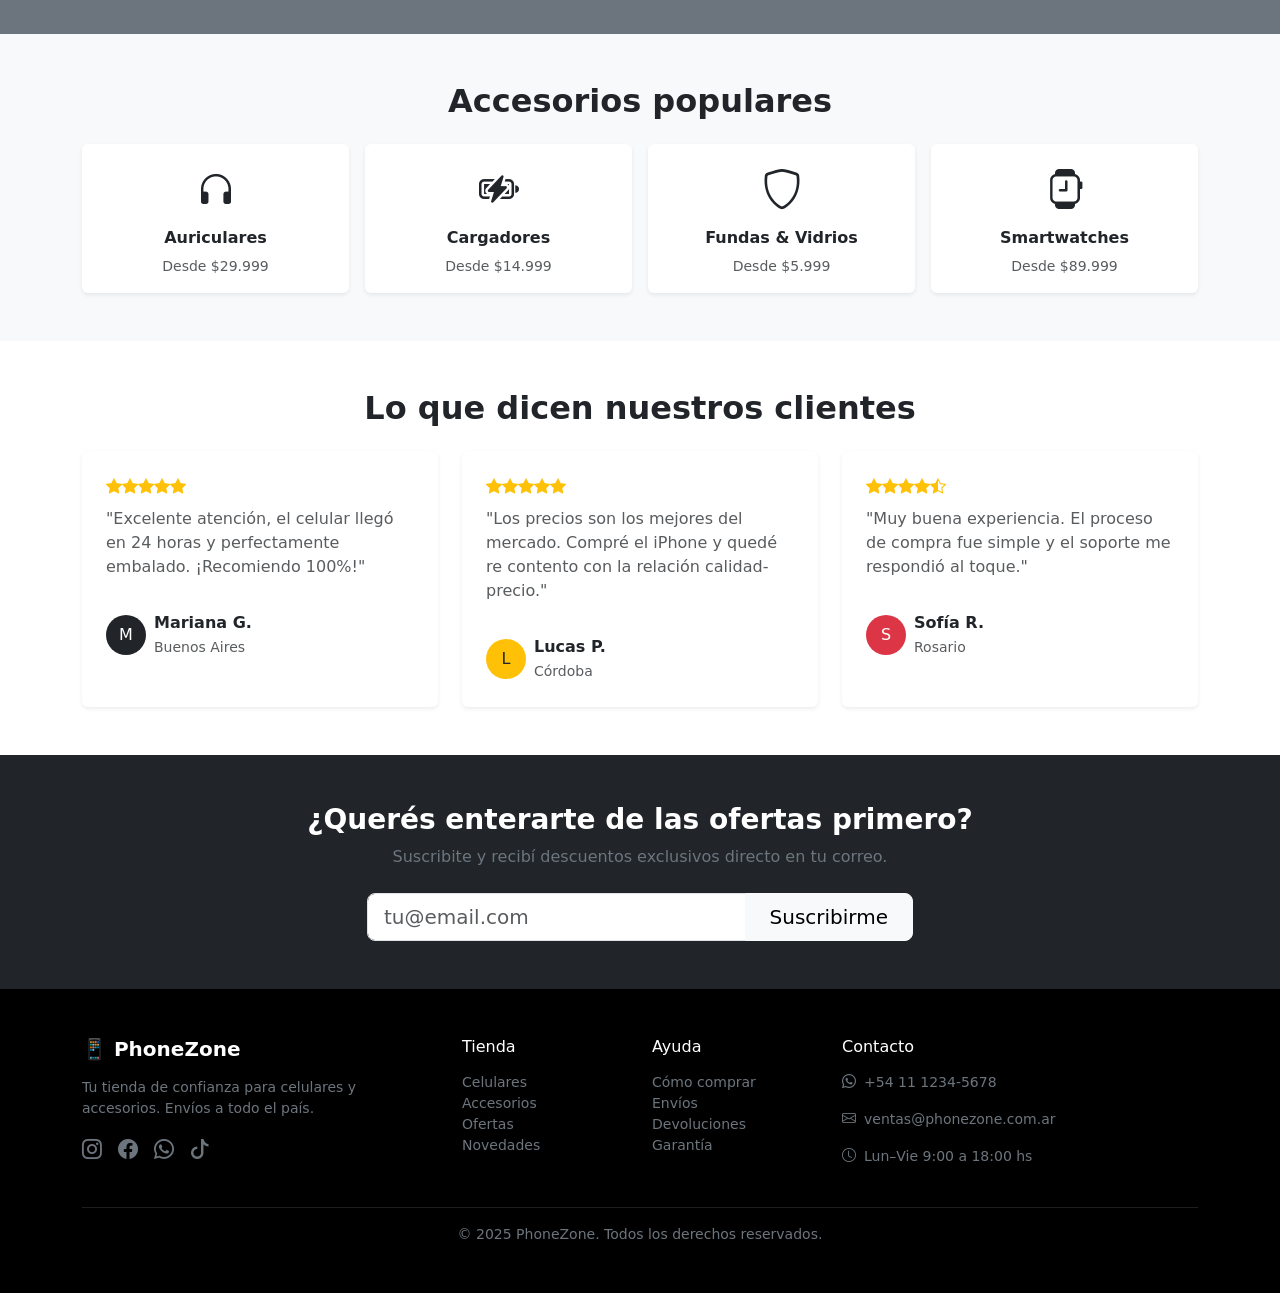
==== commit c2fab97a: "nuevo" ====
--- a/index.html
+++ b/index.html
@@ -84,7 +84,7 @@
           </a>
         </div>
         <div class="col-6 col-md-2">
-          <a href="#" onclick="phones()" class="btn btn-outline-dark w-100 py-3 rounded-3">
+          <a href="/phones.html" onclick="phones()" class="btn btn-outline-dark w-100 py-3 rounded-3">
             <i class="bi bi-grid d-block fs-3 mb-1"></i> Otros
           </a>
         </div>
@@ -105,7 +105,7 @@
         <div class="col-sm-6 col-lg-3" id="iphone">
           <div class="card h-100 shadow-sm border-0 position-relative">
             <span class="badge bg-danger position-absolute top-0 start-0 m-2">-20%</span>
-               <img src="assets/iphone15pro.jpg" class="card-img-top bg-light d-flex align-items-center justify-content-center" style="max-height: 160px;  object-fit: contain;">
+               <img src="assets/Apple iPhone 15 Pro (128 GB) - Natural Titanium _ [Locked] _ Boost Infinite plan required starting at $60_mo_ _ Unlimited Wireless _ No trade-in needed to start _ Get the latest iPhone every year.jpg" class="card-img-top bg-light d-flex align-items-center justify-content-center" style="max-height: 160px;  object-fit: contain;">
             <div class="card-body d-flex flex-column">
               <p class="text-muted small mb-1">Apple</p>
               <h5 class="card-title fw-bold">iPhone 15 Pro</h5>
